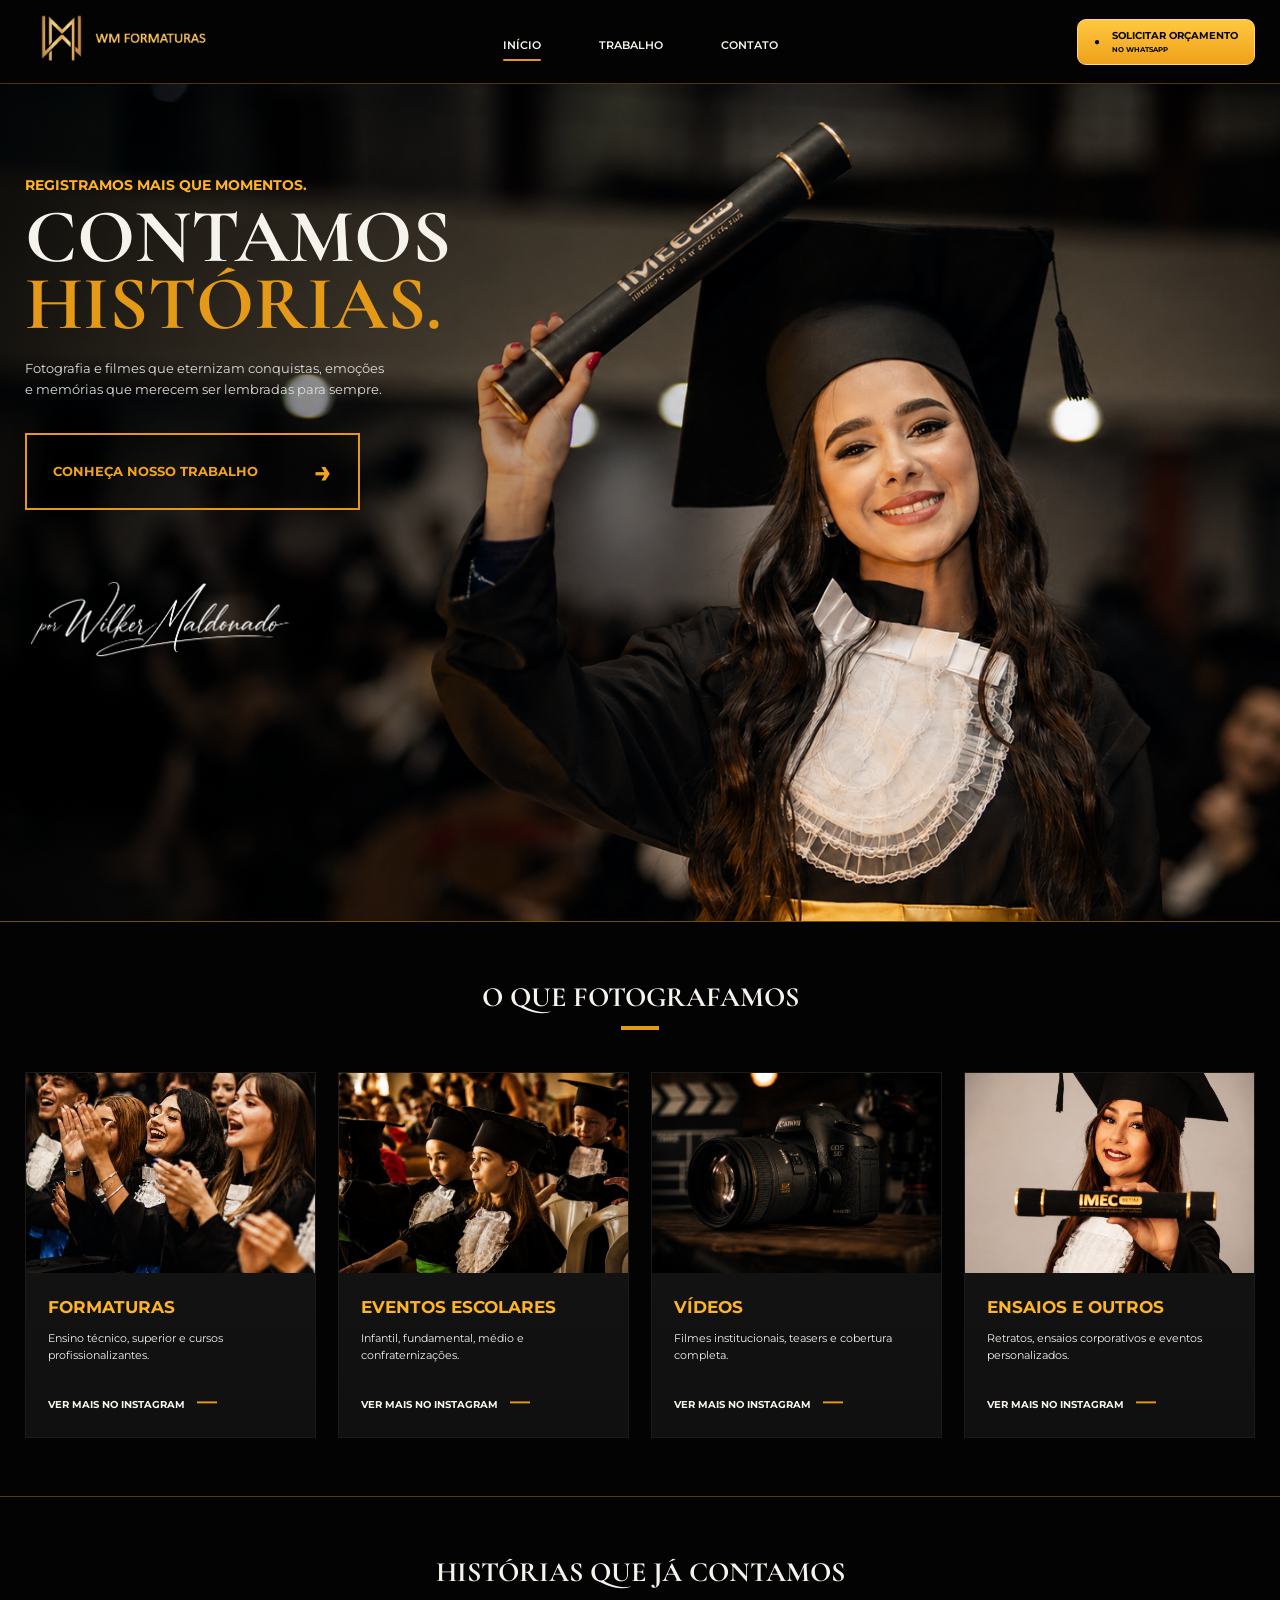
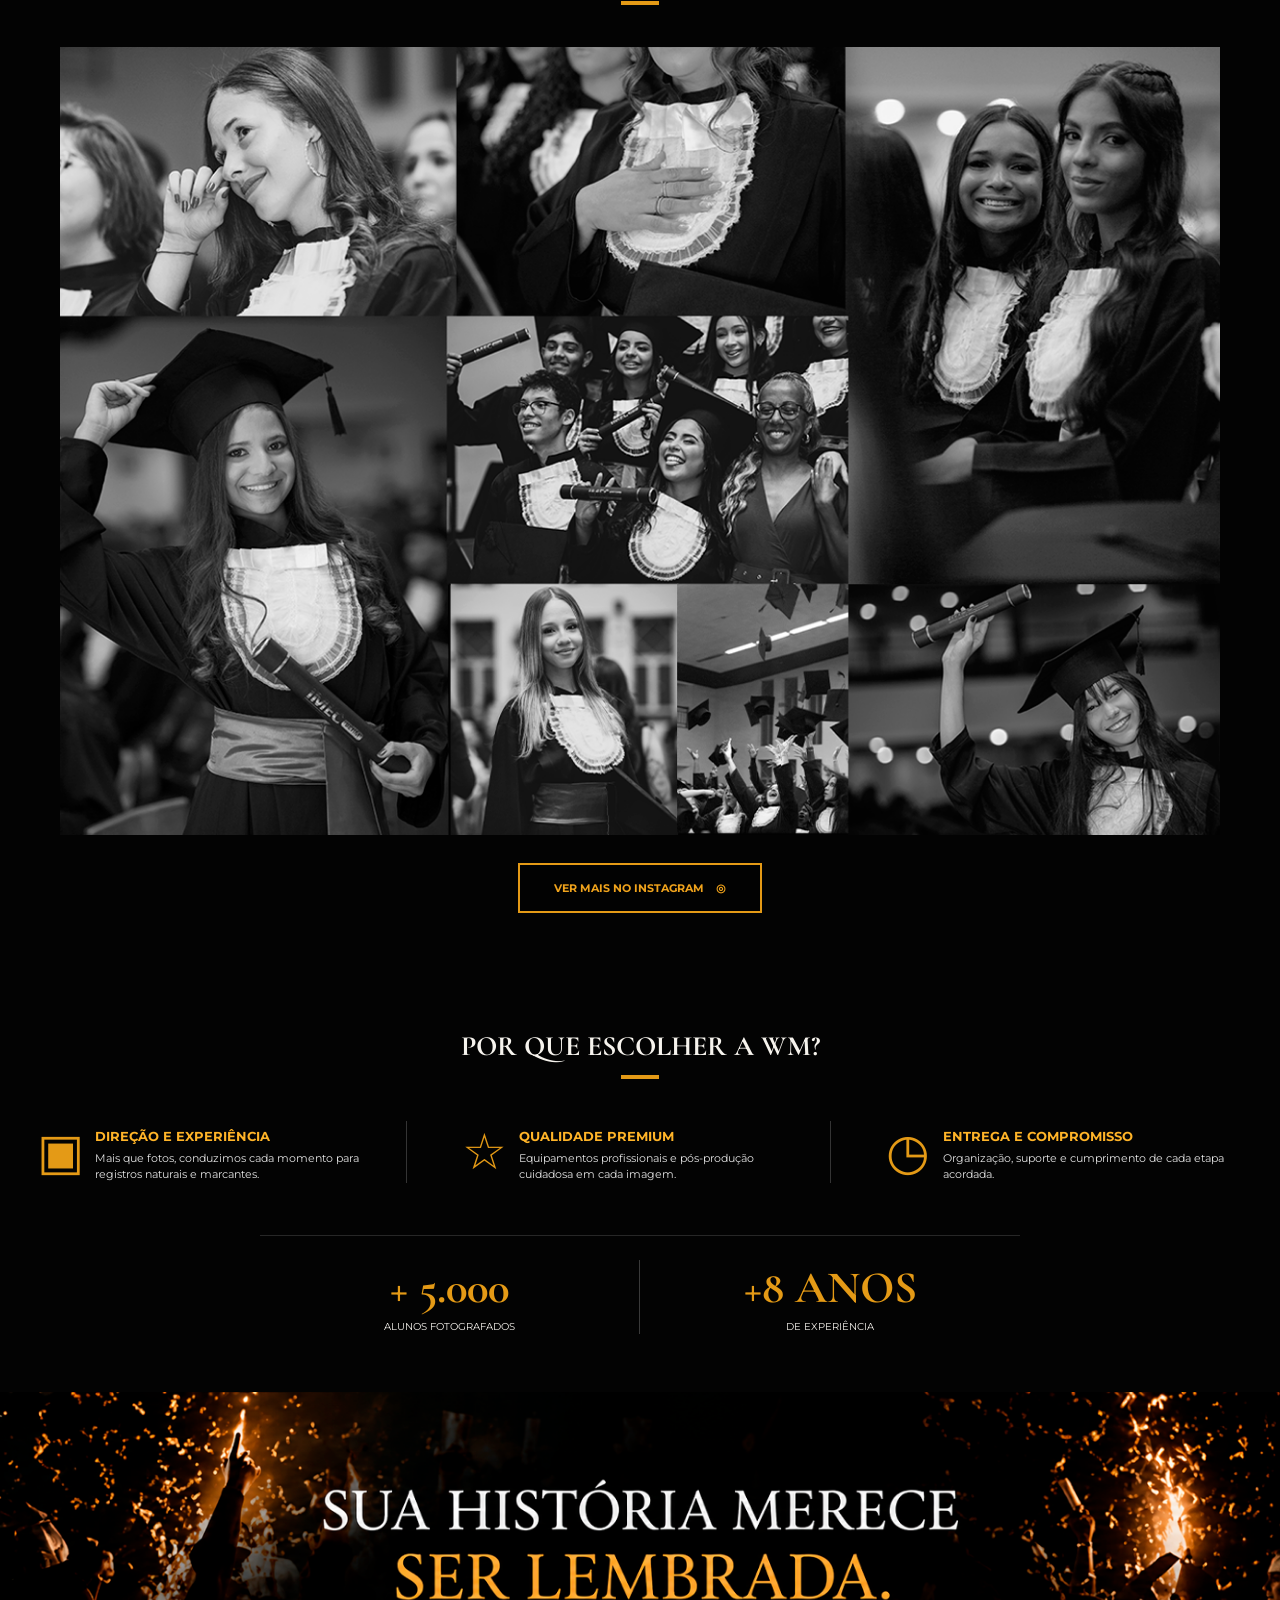
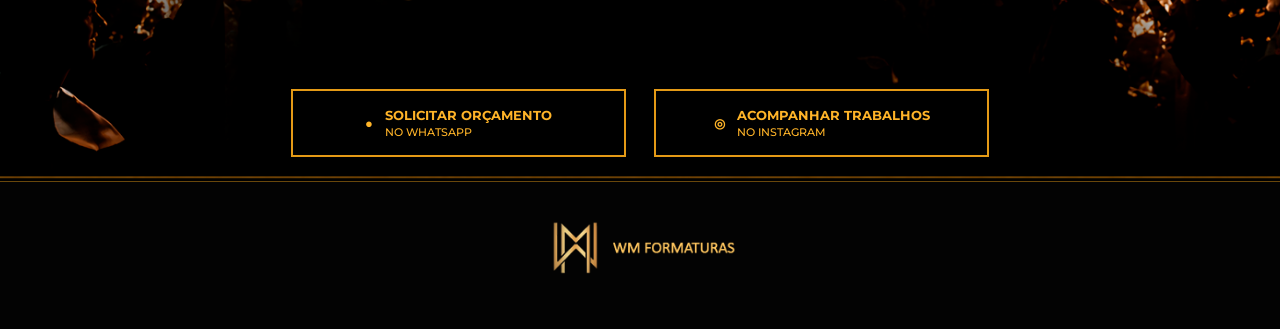
==== index.html @ 70d49f16 "Add files via upload Versão inicial do site WM Formaturas" ====
<!doctype html>
<html lang="pt-BR">
<head>
  <meta charset="utf-8">
  <meta name="viewport" content="width=device-width, initial-scale=1">
  <title>WM Formaturas — Fotografia e Filmes</title>
  <meta name="description" content="Fotografia e filmes para formaturas, eventos escolares, ensaios e momentos que merecem ser lembrados.">
  <meta name="theme-color" content="#050505">
  <link rel="icon" href="assets/logo-wm.png" type="image/png">
  <link rel="preconnect" href="https://fonts.googleapis.com">
  <link rel="preconnect" href="https://fonts.gstatic.com" crossorigin>
  <link href="https://fonts.googleapis.com/css2?family=Cormorant+Garamond:wght@500;600;700&family=Montserrat:wght@400;500;600;700&display=swap" rel="stylesheet">
  <link rel="stylesheet" href="style.css">
</head>
<body>
  <header class="site-header">
    <div class="nav-wrap container">
      <a href="#inicio" class="brand" aria-label="WM Formaturas - início"><img src="assets/logo-wm.png" alt="WM Formaturas"></a>
      <nav class="nav" aria-label="Navegação principal">
        <a class="active" href="#inicio">INÍCIO</a>
        <a href="#trabalho">TRABALHO</a>
        <a href="#contato">CONTATO</a>
      </nav>
      <a class="btn btn-whatsapp btn-small js-whatsapp" href="#contato"><span>●</span><span>SOLICITAR ORÇAMENTO<br><small>NO WHATSAPP</small></span></a>
      <button class="menu-toggle" aria-expanded="false" aria-label="Abrir menu"><span></span><span></span><span></span></button>
    </div>
  </header>

  <main>
    <section class="hero" id="inicio" aria-labelledby="hero-title">
      <div class="hero-bg"></div><div class="hero-overlay"></div>
      <div class="container hero-content"><div class="hero-copy">
        <p class="eyebrow">REGISTRAMOS MAIS QUE MOMENTOS.</p>
        <h1 id="hero-title">CONTAMOS<br><span>HISTÓRIAS.</span></h1>
        <p class="hero-text">Fotografia e filmes que eternizam conquistas, emoções e memórias que merecem ser lembradas para sempre.</p>
        <a href="#trabalho" class="btn btn-outline hero-btn">CONHEÇA NOSSO TRABALHO <span class="arrow">→</span></a>
        <img class="signature" src="assets/assinatura.png" alt="por Wilker Maldonado">
      </div></div>
    </section>

    <section class="services section" id="trabalho"><div class="container">
      <h2 class="section-title">O QUE FOTOGRAFAMOS</h2><div class="gold-rule"></div>
      <div class="service-grid">
        <article class="service-card"><div class="service-image"><img src="assets/card-formaturas.png" alt="Formaturas"></div><div class="service-body"><h3>FORMATURAS</h3><p>Ensino técnico, superior e cursos profissionalizantes.</p><a class="instagram-link js-instagram" href="#">VER MAIS NO INSTAGRAM <span>—</span></a></div></article>
        <article class="service-card"><div class="service-image"><img src="assets/card-escolares.png" alt="Eventos escolares"></div><div class="service-body"><h3>EVENTOS ESCOLARES</h3><p>Infantil, fundamental, médio e confraternizações.</p><a class="instagram-link js-instagram" href="#">VER MAIS NO INSTAGRAM <span>—</span></a></div></article>
        <article class="service-card"><div class="service-image"><img src="assets/card-videos.png" alt="Vídeos"></div><div class="service-body"><h3>VÍDEOS</h3><p>Filmes institucionais, teasers e cobertura completa.</p><a class="instagram-link js-instagram" href="#">VER MAIS NO INSTAGRAM <span>—</span></a></div></article>
        <article class="service-card"><div class="service-image"><img src="assets/card-ensaios.png" alt="Ensaios e outros"></div><div class="service-body"><h3>ENSAIOS E OUTROS</h3><p>Retratos, ensaios corporativos e eventos personalizados.</p><a class="instagram-link js-instagram" href="#">VER MAIS NO INSTAGRAM <span>—</span></a></div></article>
      </div>
    </div></section>

    <section class="portfolio section"><div class="container">
      <h2 class="section-title">HISTÓRIAS QUE JÁ CONTAMOS</h2><div class="gold-rule"></div>
      <div class="mosaic-wrap"><img src="assets/mosaico.png" alt="Seleção de fotografias de formaturas WM" loading="lazy"></div>
      <div class="center"><a class="btn btn-outline js-instagram" href="#">VER MAIS NO INSTAGRAM <span>◎</span></a></div>
    </div></section>

    <section class="reasons section"><div class="container">
      <h2 class="section-title">POR QUE ESCOLHER A WM?</h2><div class="gold-rule"></div>
      <div class="reason-grid">
        <div class="reason"><div class="icon">▣</div><div><h3>DIREÇÃO E EXPERIÊNCIA</h3><p>Mais que fotos, conduzimos cada momento para registros naturais e marcantes.</p></div></div>
        <div class="reason"><div class="icon">☆</div><div><h3>QUALIDADE PREMIUM</h3><p>Equipamentos profissionais e pós-produção cuidadosa em cada imagem.</p></div></div>
        <div class="reason"><div class="icon">◷</div><div><h3>ENTREGA E COMPROMISSO</h3><p>Organização, suporte e cumprimento de cada etapa acordada.</p></div></div>
      </div>
      <div class="stats"><div class="stat"><strong>+ 5.000</strong><span>ALUNOS FOTOGRAFADOS</span></div><div class="stat"><strong>+8 ANOS</strong><span>DE EXPERIÊNCIA</span></div></div>
    </div></section>

    <section class="final-cta" id="contato">
      <div class="final-cta-bg"></div>
      <div class="container final-cta-content">
        <!-- O texto principal já faz parte da imagem BASE CTA FINAL.png. -->
        <div class="final-actions">
          <a class="btn btn-whatsapp btn-large js-whatsapp" href="#"><span>●</span><span>SOLICITAR ORÇAMENTO<br><small>NO WHATSAPP</small></span></a>
          <a class="btn btn-outline btn-large js-instagram" href="#"><span>◎</span><span>ACOMPANHAR TRABALHOS<br><small>NO INSTAGRAM</small></span></a>
        </div>
      </div>
    </section>
  </main>

  <footer class="footer"><div class="container footer-inner"><img src="assets/logo-wm.png" alt="WM Formaturas"></div></footer>
  <script src="script.js"></script>
</body>
</html>
---- style.css ----
:root{--bg:#050505;--gold:#e49a16;--gold2:#ffb428;--white:#f6f3ed;--max:1230px}*{box-sizing:border-box}html{scroll-behavior:smooth;scroll-padding-top:84px;background:var(--bg)}body{margin:0;background:#030303;color:var(--white);font-family:Montserrat,Arial,sans-serif;overflow-x:hidden}a{text-decoration:none;color:inherit}img{max-width:100%;display:block}.container{width:min(var(--max),calc(100% - 48px));margin:auto}.site-header{height:84px;background:#030303;border-bottom:1px solid rgba(228,154,22,.35);position:sticky;top:0;z-index:50}.nav-wrap{height:100%;display:grid;grid-template-columns:1fr auto 1fr;align-items:center;gap:28px}.brand img{width:190px}.nav{display:flex;gap:58px;font-size:11px;font-weight:600;position:relative}.nav a{padding:32px 0 26px;position:relative;z-index:2;transition:color .22s ease}.nav a:hover{color:var(--gold2)}.nav-indicator{position:absolute;bottom:17px;left:0;height:2px;width:0;background:var(--gold);border-radius:2px;transition:left .28s cubic-bezier(.22,.61,.36,1),width .28s cubic-bezier(.22,.61,.36,1),opacity .18s ease;opacity:1;pointer-events:none}.btn{display:inline-flex;align-items:center;justify-content:center;gap:12px;font-weight:700;transition:.25s}.btn-outline{border:2px solid var(--gold);color:#f0a31c;background:rgba(0,0,0,.28)}.btn-outline:hover{background:var(--gold);color:#050505}.btn-whatsapp{background:linear-gradient(#ffc83f,#f0a01b);color:#070707;border:1px solid #ffd76e;border-radius:9px}.btn-small{justify-self:end;padding:9px 16px;font-size:10px}.btn-small small{font-size:7px}.menu-toggle{display:none;background:none;border:0}.hero{height:838px;position:relative;overflow:hidden;border-bottom:1px solid rgba(228,154,22,.5)}.hero-bg{position:absolute;inset:0;background:url('assets/hero.png') center 42%/cover no-repeat}.hero-overlay{position:absolute;inset:0;background:linear-gradient(90deg,rgba(0,0,0,.70),rgba(0,0,0,.33) 33%,transparent 62%)}.hero-content{position:relative;height:100%;padding-top:92px}.hero-copy{width:430px}.eyebrow{font-size:14px;font-weight:700;color:var(--gold2);margin:0 0 10px}.hero h1{font-family:'Cormorant Garamond',serif;font-size:76px;line-height:.88;margin:0 0 20px}.hero h1 span{color:var(--gold)}.hero-text{font-size:13px;line-height:1.65;width:360px;color:#ddd;margin-bottom:32px}.hero-btn{padding:18px 26px;min-width:335px;justify-content:space-between;font-size:13px}.arrow{font-size:30px}.signature{width:270px;margin-top:66px;filter:brightness(1.35) grayscale(1)}.section{padding:58px 0}.section-title{text-align:center;font-family:'Cormorant Garamond',serif;font-size:28px;margin:0}.gold-rule{width:38px;height:4px;background:var(--gold);margin:12px auto 42px}.service-grid{display:grid;grid-template-columns:repeat(4,1fr);gap:22px}.service-card{background:linear-gradient(#151515,#101010);border:1px solid #1b1b1b;overflow:hidden}.service-image{height:200px;overflow:hidden}.service-image img{width:100%;height:100%;object-fit:cover;transition:.4s}.service-card:hover img{transform:scale(1.035)}.service-body{padding:24px 22px}.service-body h3{font-size:17px;color:var(--gold2);margin:0 0 13px}.service-body p{font-size:11px;line-height:1.55;min-height:48px}.instagram-link{font-size:10px;font-weight:700}.instagram-link span{color:var(--gold);font-size:20px;margin-left:9px}.portfolio{border-top:1px solid rgba(228,154,22,.38)}.mosaic-wrap{max-width:1160px;margin:0 auto 28px}.center{text-align:center}.center .btn{padding:16px 34px;font-size:11px}.reason-grid{display:grid;grid-template-columns:repeat(3,1fr);gap:42px;margin-bottom:52px}.reason{display:grid;grid-template-columns:70px 1fr;padding-right:28px;border-right:1px solid #343434}.reason:last-child{border-right:0}.reason h3{color:var(--gold2);font-size:13px;margin:7px 0}.reason p{font-size:11px;line-height:1.45;color:#e3e3e3;margin:0}.icon{font-size:50px;color:var(--gold);text-align:center}.stats{display:grid;grid-template-columns:1fr 1fr;max-width:760px;margin:auto;border-top:1px solid #272727;padding-top:24px}.stat{text-align:center;padding:0 42px}.stat:first-child{border-right:1px solid #393939}.stat strong{display:block;font-family:'Cormorant Garamond',serif;color:var(--gold);font-size:45px}.stat span{font-size:10px}.final-cta{height:390px;position:relative;overflow:hidden;border-bottom:1px solid rgba(228,154,22,.45)}.final-cta-bg{position:absolute;inset:0;background:url('assets/cta-bg.png') center/cover no-repeat}.final-cta-content{position:relative;z-index:2;height:100%;display:flex;align-items:flex-end;justify-content:center;padding-bottom:24px}.final-actions{display:flex;gap:28px}.btn-large{min-width:335px;padding:16px 24px;font-size:13px}.btn-large small{font-size:11px;font-weight:500}.footer{background:#030303;padding:34px 0 42px}.footer-inner{display:flex;justify-content:center}.footer img{width:210px}@media(max-width:1050px){.nav{gap:28px}.service-grid{grid-template-columns:repeat(2,1fr)}.hero{height:700px}.hero h1{font-size:62px}}@media(max-width:760px){html{scroll-padding-top:68px}.site-header{height:68px}.nav-wrap{grid-template-columns:1fr auto}.brand img{width:150px}.btn-small{display:none}.nav{position:absolute;top:68px;left:0;right:0;background:#070707;display:none;flex-direction:column;gap:0;padding:18px}.nav.open{display:flex}.nav a{padding:13px}.nav-indicator{display:none}.menu-toggle{display:block}.menu-toggle span{display:block;width:30px;height:2px;background:var(--gold);margin:6px}.hero{height:690px}.hero-bg{background-position:63% center}.hero-overlay{background:linear-gradient(180deg,rgba(0,0,0,.2),rgba(0,0,0,.15) 42%,rgba(0,0,0,.9) 76%)}.hero-content{display:flex;align-items:flex-end;padding-bottom:42px}.hero-copy{width:100%}.hero h1{font-size:51px}.hero-text{width:100%;max-width:340px}.hero-btn{min-width:0;width:100%;max-width:340px}.signature{width:190px;margin-top:24px}.service-grid{grid-template-columns:1fr}.service-image{height:220px}.reason-grid{grid-template-columns:1fr}.reason{border-right:0;border-bottom:1px solid #292929;padding-bottom:24px}.stats{grid-template-columns:1fr 1fr}.stat{padding:0 10px}.stat strong{font-size:32px}.final-cta{height:440px}.final-cta-content{padding-bottom:20px}.final-actions{flex-direction:column;width:100%;max-width:360px;gap:12px}.btn-large{min-width:0;width:100%}}
/* V4 — CTA final: ambos os botões seguem a estética do botão "Conheça nosso trabalho" */
.final-actions .btn-large,
.final-actions .btn-whatsapp,
.final-actions .btn-outline{
  background:rgba(0,0,0,.72);
  color:var(--gold2);
  border:2px solid var(--gold);
  border-radius:0;
  box-shadow:none;
}
.final-actions .btn-large:hover,
.final-actions .btn-whatsapp:hover,
.final-actions .btn-outline:hover{
  background:var(--gold);
  color:#050505;
  border-color:var(--gold);
  box-shadow:0 0 26px rgba(228,154,22,.22);
}
.final-actions .btn-large small{color:inherit}
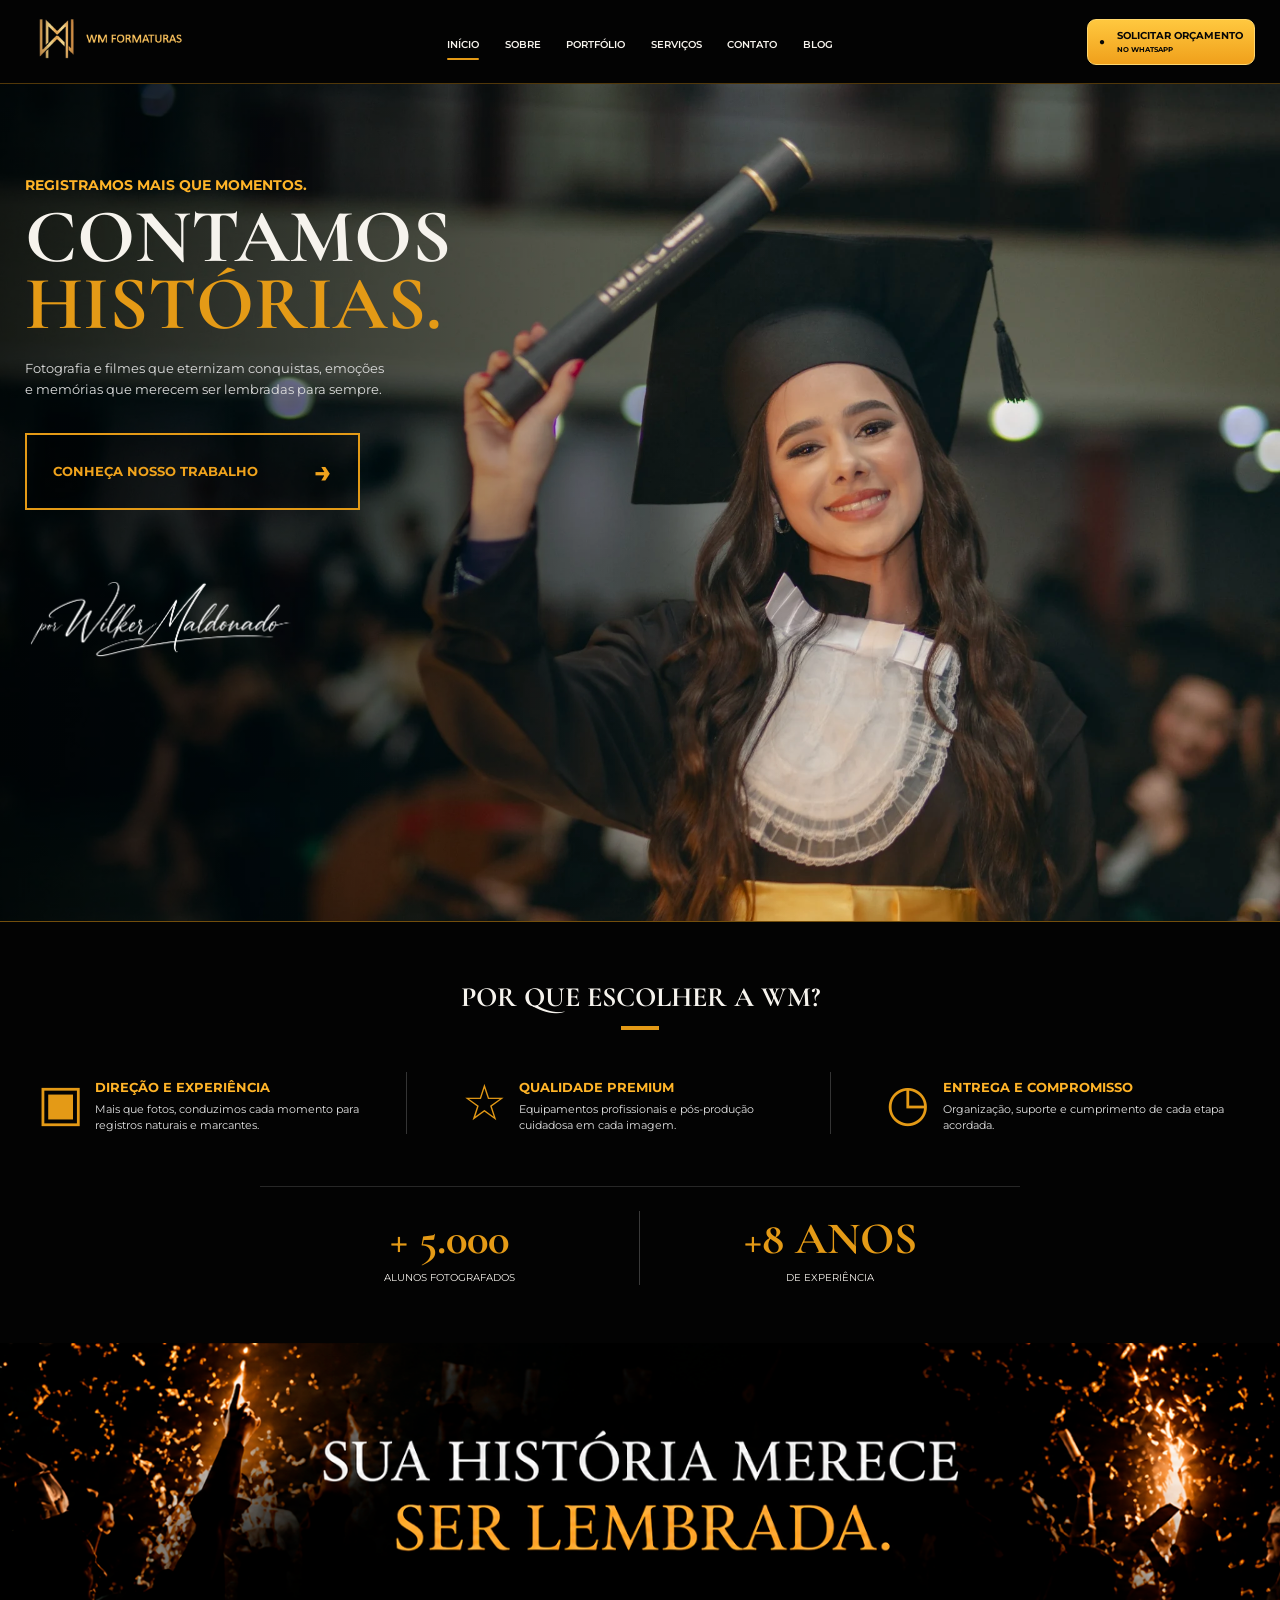
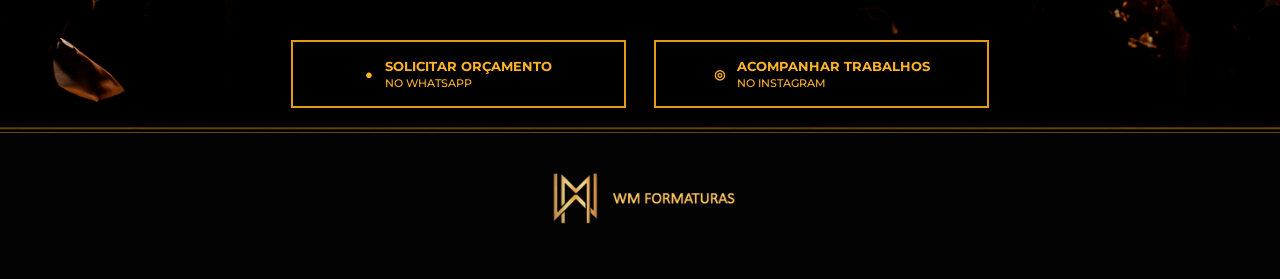
==== commit 15f4c95b: "Add files via upload" ====
--- a/index.html
+++ b/index.html
@@ -1,60 +1,17 @@
-<!doctype html>
-<html lang="pt-BR">
-<head>
-  <meta charset="utf-8">
-  <meta name="viewport" content="width=device-width, initial-scale=1">
-  <title>WM Formaturas — Fotografia e Filmes</title>
-  <meta name="description" content="Fotografia e filmes para formaturas, eventos escolares, ensaios e momentos que merecem ser lembrados.">
-  <meta name="theme-color" content="#050505">
-  <link rel="icon" href="assets/logo-wm.png" type="image/png">
-  <link rel="preconnect" href="https://fonts.googleapis.com">
-  <link rel="preconnect" href="https://fonts.gstatic.com" crossorigin>
-  <link href="https://fonts.googleapis.com/css2?family=Cormorant+Garamond:wght@500;600;700&family=Montserrat:wght@400;500;600;700&display=swap" rel="stylesheet">
-  <link rel="stylesheet" href="style.css">
-</head>
-<body>
-  <header class="site-header">
-    <div class="nav-wrap container">
-      <a href="#inicio" class="brand" aria-label="WM Formaturas - início"><img src="assets/logo-wm.png" alt="WM Formaturas"></a>
-      <nav class="nav" aria-label="Navegação principal">
-        <a class="active" href="#inicio">INÍCIO</a>
-        <a href="#trabalho">TRABALHO</a>
-        <a href="#contato">CONTATO</a>
-      </nav>
-      <a class="btn btn-whatsapp btn-small js-whatsapp" href="#contato"><span>●</span><span>SOLICITAR ORÇAMENTO<br><small>NO WHATSAPP</small></span></a>
-      <button class="menu-toggle" aria-expanded="false" aria-label="Abrir menu"><span></span><span></span><span></span></button>
-    </div>
-  </header>
-
-  <main>
+<!doctype html><html lang="pt-BR"><head><meta charset="utf-8"><meta name="viewport" content="width=device-width,initial-scale=1"><title>Fotografia e filmes de formaturas | WM Formaturas</title><meta name="description" content="Fotografia e filmes de formaturas e eventos escolares em Betim, Belo Horizonte e região."><meta name="theme-color" content="#050505"><link rel="icon" href="assets/logo-wm.png"><link rel="preconnect" href="https://fonts.googleapis.com"><link rel="preconnect" href="https://fonts.gstatic.com" crossorigin><link href="https://fonts.googleapis.com/css2?family=Cormorant+Garamond:wght@500;600;700&family=Montserrat:wght@400;500;600;700&display=swap" rel="stylesheet"><link rel="stylesheet" href="style.css"><link rel="stylesheet" href="site-extra.css"></head><body><header class="site-header"><div class="nav-wrap container"><a class="brand" href="index.html" aria-label="WM Formaturas — início"><img src="assets/logo-wm.png" alt="WM Formaturas"></a><nav class="nav" aria-label="Navegação principal"><a class="active" href="index.html">INÍCIO</a><a class="" href="sobre.html">SOBRE</a><a class="" href="portfolio.html">PORTFÓLIO</a><a class="" href="servicos.html">SERVIÇOS</a><a class="" href="contato.html">CONTATO</a><a class="" href="blog.html">BLOG</a></nav><a class="btn btn-whatsapp btn-small js-whatsapp" href="#"><span>●</span><span>SOLICITAR ORÇAMENTO<br><small>NO WHATSAPP</small></span></a><button class="menu-toggle" aria-expanded="false" aria-label="Abrir menu"><span></span><span></span><span></span></button></div></header><main>
     <section class="hero" id="inicio" aria-labelledby="hero-title">
       <div class="hero-bg"></div><div class="hero-overlay"></div>
       <div class="container hero-content"><div class="hero-copy">
         <p class="eyebrow">REGISTRAMOS MAIS QUE MOMENTOS.</p>
         <h1 id="hero-title">CONTAMOS<br><span>HISTÓRIAS.</span></h1>
         <p class="hero-text">Fotografia e filmes que eternizam conquistas, emoções e memórias que merecem ser lembradas para sempre.</p>
-        <a href="#trabalho" class="btn btn-outline hero-btn">CONHEÇA NOSSO TRABALHO <span class="arrow">→</span></a>
+        <a href="portfolio.html" class="btn btn-outline hero-btn">CONHEÇA NOSSO TRABALHO <span class="arrow">→</span></a>
         <img class="signature" src="assets/assinatura.png" alt="por Wilker Maldonado">
       </div></div>
     </section>
 
-    <section class="services section" id="trabalho"><div class="container">
-      <h2 class="section-title">O QUE FOTOGRAFAMOS</h2><div class="gold-rule"></div>
-      <div class="service-grid">
-        <article class="service-card"><div class="service-image"><img src="assets/card-formaturas.png" alt="Formaturas"></div><div class="service-body"><h3>FORMATURAS</h3><p>Ensino técnico, superior e cursos profissionalizantes.</p><a class="instagram-link js-instagram" href="#">VER MAIS NO INSTAGRAM <span>—</span></a></div></article>
-        <article class="service-card"><div class="service-image"><img src="assets/card-escolares.png" alt="Eventos escolares"></div><div class="service-body"><h3>EVENTOS ESCOLARES</h3><p>Infantil, fundamental, médio e confraternizações.</p><a class="instagram-link js-instagram" href="#">VER MAIS NO INSTAGRAM <span>—</span></a></div></article>
-        <article class="service-card"><div class="service-image"><img src="assets/card-videos.png" alt="Vídeos"></div><div class="service-body"><h3>VÍDEOS</h3><p>Filmes institucionais, teasers e cobertura completa.</p><a class="instagram-link js-instagram" href="#">VER MAIS NO INSTAGRAM <span>—</span></a></div></article>
-        <article class="service-card"><div class="service-image"><img src="assets/card-ensaios.png" alt="Ensaios e outros"></div><div class="service-body"><h3>ENSAIOS E OUTROS</h3><p>Retratos, ensaios corporativos e eventos personalizados.</p><a class="instagram-link js-instagram" href="#">VER MAIS NO INSTAGRAM <span>—</span></a></div></article>
-      </div>
-    </div></section>
 
-    <section class="portfolio section"><div class="container">
-      <h2 class="section-title">HISTÓRIAS QUE JÁ CONTAMOS</h2><div class="gold-rule"></div>
-      <div class="mosaic-wrap"><img src="assets/mosaico.png" alt="Seleção de fotografias de formaturas WM" loading="lazy"></div>
-      <div class="center"><a class="btn btn-outline js-instagram" href="#">VER MAIS NO INSTAGRAM <span>◎</span></a></div>
-    </div></section>
-
-    <section class="reasons section"><div class="container">
+<section class="reasons section"><div class="container">
       <h2 class="section-title">POR QUE ESCOLHER A WM?</h2><div class="gold-rule"></div>
       <div class="reason-grid">
         <div class="reason"><div class="icon">▣</div><div><h3>DIREÇÃO E EXPERIÊNCIA</h3><p>Mais que fotos, conduzimos cada momento para registros naturais e marcantes.</p></div></div>
@@ -74,9 +31,4 @@
         </div>
       </div>
     </section>
-  </main>
-
-  <footer class="footer"><div class="container footer-inner"><img src="assets/logo-wm.png" alt="WM Formaturas"></div></footer>
-  <script src="script.js"></script>
-</body>
-</html>
+  </main><footer class="footer"><div class="container footer-inner"><img src="assets/logo-wm.png" alt="WM Formaturas"></div></footer><script src="site.js"></script></body></html>
--- a/style.css
+++ b/style.css
@@ -18,3 +18,248 @@
   box-shadow:0 0 26px rgba(228,154,22,.22);
 }
 .final-actions .btn-large small{color:inherit}
+
+/* V5 — correções EXCLUSIVAMENTE MOBILE: Hero + CTA final */
+@media (max-width:760px){
+  /* HERO: preserva a foto original, desloca o rosto para a borda direita
+     e posiciona todo o conteúdo no topo/esquerda. */
+  .hero{
+    height:690px;
+  }
+  .hero-bg{
+    background-size:cover;
+    background-position:53% center;
+  }
+  .hero-overlay{
+    background:
+      linear-gradient(90deg,rgba(0,0,0,.74) 0%,rgba(0,0,0,.56) 48%,rgba(0,0,0,.12) 78%,rgba(0,0,0,.02) 100%),
+      linear-gradient(180deg,rgba(0,0,0,.34) 0%,rgba(0,0,0,.08) 56%,rgba(0,0,0,.50) 100%);
+  }
+  .hero-content{
+    display:block;
+    height:100%;
+    padding-top:36px;
+    padding-bottom:0;
+  }
+  .hero-copy{
+    width:100%;
+    max-width:350px;
+  }
+  .eyebrow{
+    font-size:10px;
+    line-height:1.25;
+    max-width:300px;
+    margin-bottom:8px;
+  }
+  .hero h1{
+    font-size:47px;
+    line-height:.90;
+    margin-bottom:16px;
+  }
+  .hero-text{
+    width:100%;
+    max-width:310px;
+    font-size:11px;
+    line-height:1.55;
+    margin-bottom:22px;
+  }
+  .hero-btn{
+    width:100%;
+    max-width:315px;
+    padding:14px 17px;
+    font-size:11px;
+  }
+  .signature{
+    width:180px;
+    margin-top:22px;
+  }
+
+  /* CTA: a arte contém o título. No mobile ela deixa de usar cover.
+     Reservamos uma faixa proporcional para a arte inteira e colocamos
+     os botões em uma área preta logo abaixo, sem cobrir o texto. */
+  .final-cta{
+    height:auto;
+    min-height:0;
+    padding-top:clamp(185px,48vw,300px);
+    background:#030303;
+    overflow:hidden;
+  }
+  .final-cta-bg{
+    background-color:#030303;
+    background-size:auto clamp(185px,48vw,300px);
+    background-position:center top;
+    background-repeat:no-repeat;
+  }
+  .final-cta-content{
+    height:auto;
+    display:block;
+    padding-top:22px;
+    padding-bottom:28px;
+  }
+  .final-actions{
+    flex-direction:column;
+    width:100%;
+    max-width:360px;
+    gap:12px;
+    margin:0 auto;
+  }
+  .btn-large{
+    min-width:0;
+    width:100%;
+  }
+}
+
+/* V6 — HERO MOBILE com fotografia vertical exclusiva.
+   Desktop permanece exatamente como na versão anterior. */
+@media (max-width:760px){
+  .hero{
+    height:900px;
+    min-height:900px;
+  }
+  .hero-bg{
+    background-image:url('assets/hero-mobile.jpg');
+    background-size:cover;
+    background-position:center top;
+    background-repeat:no-repeat;
+  }
+  .hero-overlay{
+    background:linear-gradient(
+      180deg,
+      rgba(0,0,0,.05) 0%,
+      rgba(0,0,0,.02) 45%,
+      rgba(0,0,0,.22) 58%,
+      rgba(0,0,0,.78) 72%,
+      rgba(0,0,0,.94) 100%
+    );
+  }
+  .hero-content{
+    height:100%;
+    display:flex;
+    align-items:flex-end;
+    padding-top:0;
+    padding-bottom:26px;
+  }
+  .hero-copy{
+    width:100%;
+    max-width:none;
+  }
+  .eyebrow{
+    font-size:9px;
+    line-height:1.2;
+    max-width:300px;
+    margin-bottom:6px;
+  }
+  .hero h1{
+    font-size:41px;
+    line-height:.88;
+    margin-bottom:10px;
+  }
+  .hero-text{
+    width:100%;
+    max-width:330px;
+    font-size:10px;
+    line-height:1.42;
+    margin-bottom:14px;
+  }
+  .hero-btn{
+    width:100%;
+    max-width:330px;
+    padding:12px 15px;
+    font-size:10px;
+  }
+  .signature{
+    width:150px;
+    margin-top:13px;
+  }
+}
+
+@media (max-width:390px){
+  .hero{
+    height:860px;
+    min-height:860px;
+  }
+  .hero h1{font-size:38px}
+  .hero-text{max-width:310px}
+  .hero-btn{max-width:310px}
+  .signature{width:140px}
+}
+
+/* V8 — ajuste final do HERO exclusivamente no MOBILE.
+   Objetivo: mostrar a composição principal + texto já na primeira tela,
+   sem ampliar excessivamente a fotografia e sem alterar o desktop. */
+@media (max-width:760px){
+  .hero{
+    height:calc(100vh - 68px);
+    height:calc(100svh - 68px);
+    min-height:0;
+    background:#030303;
+  }
+  .hero-bg{
+    background-image:url('assets/hero-mobile.png');
+    background-size:cover;
+    background-position:center top;
+    background-repeat:no-repeat;
+    background-color:#030303;
+  }
+  .hero-overlay{
+    background:linear-gradient(
+      180deg,
+      rgba(0,0,0,0) 0%,
+      rgba(0,0,0,0) 48%,
+      rgba(0,0,0,.12) 58%,
+      rgba(0,0,0,.70) 72%,
+      rgba(0,0,0,.96) 100%
+    );
+  }
+  .hero-content{
+    height:100%;
+    display:flex;
+    align-items:flex-end;
+    padding-top:0;
+    padding-bottom:12px;
+  }
+  .hero-copy{
+    width:100%;
+    max-width:none;
+  }
+  .eyebrow{
+    font-size:8.5px;
+    line-height:1.15;
+    margin-bottom:5px;
+  }
+  .hero h1{
+    font-size:35px;
+    line-height:.86;
+    margin-bottom:8px;
+  }
+  .hero-text{
+    max-width:320px;
+    font-size:9px;
+    line-height:1.35;
+    margin-bottom:10px;
+  }
+  .hero-btn{
+    max-width:310px;
+    padding:10px 14px;
+    font-size:9px;
+  }
+  .hero-btn .arrow{
+    font-size:22px;
+  }
+  .signature{
+    width:118px;
+    margin-top:8px;
+  }
+}
+
+@media (max-width:390px){
+  .hero{
+    height:calc(100vh - 68px);
+    height:calc(100svh - 68px);
+    min-height:0;
+  }
+  .hero h1{font-size:32px}
+  .hero-text{max-width:295px;font-size:8.5px}
+  .hero-btn{max-width:295px;padding:9px 13px}
+  .signature{width:108px;margin-top:7px}
+}
--- a/site-extra.css
+++ b/site-extra.css
@@ -0,0 +1,89 @@
+
+/* WM — Protótipo multipáginas; mantém a linguagem original */
+.nav{gap:clamp(12px,2vw,27px)}.nav a{font-size:10px;white-space:nowrap}.nav-wrap{gap:16px}.brand img{width:165px}.site-header .btn-small{padding:9px 11px}
+.inner-hero{padding:105px 0 90px;background:linear-gradient(115deg,rgba(0,0,0,.95),rgba(0,0,0,.55)),url('assets/hero.png') center 35%/cover;border-bottom:1px solid #63420c}.inner-hero .container{max-width:1100px}.page-kicker{color:var(--gold2);font-size:11px;font-weight:700;letter-spacing:.21em}.inner-hero h1{font:700 clamp(48px,7vw,90px)/.95 'Cormorant Garamond',serif;margin:12px 0 20px}.inner-hero p:last-child{max-width:590px;font-size:14px;line-height:1.85;color:#dedede}.inner-section{padding:80px 0}.inner-section.soft{background:#0e0d0b}.inner-section h2,.inner-cta h2{font:600 clamp(31px,4vw,54px)/1.04 'Cormorant Garamond',serif}.inner-section p{line-height:1.85;color:#d5d2cc;font-size:13px}.split{display:grid;grid-template-columns:1.15fr 1fr;gap:65px;align-items:center}.split>img{width:100%;height:460px;object-fit:cover}.text-link{display:inline-block;color:var(--gold2);font-size:12px;font-weight:700;margin-top:18px}.center-title{text-align:center;margin:0 0 40px}.feature-grid{display:grid;grid-template-columns:repeat(3,1fr);gap:24px}.feature-grid article{padding:30px;border:1px solid #46300c;background:#090909}.feature-grid span{color:var(--gold);font:700 35px 'Cormorant Garamond',serif}.feature-grid h3{color:var(--gold2);font-size:14px}.inner-cta{text-align:center;padding:80px 0;background:linear-gradient(#111,#050505);border-top:1px solid #30210b}.inner-cta .btn{padding:16px 28px;margin-top:15px;font-size:12px}.filter-row{display:flex;gap:12px;flex-wrap:wrap;margin-bottom:26px}.filter{background:#0d0d0d;border:1px solid #403017;color:#ccc;padding:12px 18px;cursor:pointer;font:600 10px Montserrat,sans-serif}.filter.active,.filter:hover{background:var(--gold);color:#090909}.gallery-grid{display:grid;grid-template-columns:repeat(3,1fr);gap:16px}.gallery-item{padding:0;border:1px solid #34240b;background:#111;color:white;cursor:pointer;text-align:left;overflow:hidden}.gallery-item img{width:100%;height:265px;object-fit:cover;transition:transform .25s}.gallery-item:hover img{transform:scale(1.045)}.gallery-item span{display:flex;justify-content:space-between;padding:15px;font:600 11px Montserrat,sans-serif}.gallery-item b{color:var(--gold)}.prototype-note{font-size:11px!important;color:#999!important;margin-top:20px}.lightbox[hidden],.video-player[hidden]{display:none}.lightbox{position:fixed;inset:0;z-index:100;background:rgba(0,0,0,.97);display:flex;align-items:center;justify-content:center}.lightbox figure{width:min(82vw,1100px);margin:0;text-align:center}.lightbox figure img{max-width:100%;max-height:78vh;margin:auto;object-fit:contain}.lightbox figcaption{padding:15px;color:#ddd;font-size:12px}.lightbox button{background:transparent;border:0;color:white;cursor:pointer;font-size:55px;padding:10px}.lightbox-close{position:absolute;right:25px;top:15px}.lightbox-prev{position:absolute;left:12px}.lightbox-next{position:absolute;right:12px}.video-demo{display:grid;grid-template-columns:1fr 1fr;background:#111;border:1px solid #392b15}.video-poster{position:relative;min-height:380px}.video-poster img{width:100%;height:100%;object-fit:cover}.poster-mark{position:absolute;bottom:20px;left:25px;font:600 28px 'Cormorant Garamond',serif;text-shadow:0 2px 8px black}.poster-mark span{display:block;font:600 11px Montserrat,sans-serif;color:var(--gold2);letter-spacing:.2em}.video-info{padding:45px}.video-info label{display:block;font-size:10px;font-weight:700;color:var(--gold);margin:24px 0 9px}.video-form{display:flex;gap:8px}.video-form input{min-width:0;flex:1;padding:12px;background:#070707;color:white;border:1px solid #765319;font:11px Montserrat,sans-serif}.video-form button{border:0;background:var(--gold);font:700 10px Montserrat,sans-serif;cursor:pointer;padding:10px}.video-feedback{font-size:10px!important}.video-player{margin-top:35px;text-align:center}.player-wrap{aspect-ratio:16/9;max-width:900px;margin:auto}.player-wrap iframe{width:100%;height:100%;border:0}.about-signature{max-width:210px;margin-top:30px}.contact-grid{display:grid;grid-template-columns:1fr 1fr;gap:70px}.contact-button{padding:18px 24px;margin:25px 0 10px;font-size:12px}.contact-grid .text-link{display:block}.contact-panel{background:#10100f;border:1px solid #4e350f;padding:35px}.contact-panel h3{color:var(--gold);font-size:15px}.contact-panel li{font-size:12px;margin:14px 0;color:#dedede}.site-header{z-index:60}
+@media(max-width:1100px){.nav{gap:12px}.nav a{font-size:9px}.brand img{width:135px}.site-header .btn-small{font-size:8px}}
+@media(max-width:760px){.nav{gap:0}.nav a{font-size:12px}.brand img{width:150px}.inner-hero{padding:75px 0 65px}.inner-section{padding:50px 0}.split,.video-demo,.contact-grid{grid-template-columns:1fr;gap:30px}.split>img{height:300px}.feature-grid,.gallery-grid{grid-template-columns:1fr}.gallery-item img{height:290px}.video-poster{min-height:260px}.video-info{padding:25px}.lightbox figure{width:80vw}.lightbox button{font-size:38px}.lightbox-close{right:8px;top:8px}.inner-cta{padding:55px 0}}
+
+/* Protótipo desktop: carrossel amplo, sem alterar as regras mobile existentes */
+.wm-carousel{max-width:1140px;margin:0 auto 30px}.wm-carousel-stage{position:relative}.wm-carousel .gallery-grid{display:block!important}.wm-carousel .gallery-item{width:100%;height:min(64vw,650px);min-height:420px;display:block;position:relative;overflow:hidden;border:1px solid rgba(215,159,61,.24);background:#0a0a0a;cursor:zoom-in;padding:0}.wm-carousel .gallery-item[hidden]{display:none!important}.wm-carousel .gallery-item img{width:100%;height:100%;object-fit:contain;background:#090909}.wm-carousel .gallery-item span{position:absolute;bottom:0;left:0;right:0;padding:24px 30px;background:linear-gradient(transparent,rgba(0,0,0,.8));color:#fff;text-align:left}.wm-car-prev,.wm-car-next{position:absolute;top:50%;transform:translateY(-50%);background:rgba(0,0,0,.75);border:1px solid #bc8a38;color:#e7ba6d;font-size:38px;width:50px;height:62px;cursor:pointer;z-index:2}.wm-car-prev{left:12px}.wm-car-next{right:12px}.wm-dots{display:flex;justify-content:center;gap:12px;margin:22px 0 8px}.wm-dot{height:10px;width:10px;border-radius:50%;border:1px solid #b78a48;background:transparent;cursor:pointer;padding:0}.wm-dot.selected{background:#d9a34d}.wm-carousel .gallery-item:focus-visible,.wm-dot:focus-visible,.wm-car-prev:focus-visible,.wm-car-next:focus-visible{outline:2px solid #f4ce88;outline-offset:3px}@media(max-width:760px){.wm-carousel .gallery-item{height:58vw;min-height:260px}.wm-car-prev,.wm-car-next{width:36px;height:46px;font-size:30px}}
+
+/* Galeria autoral — versão de revisão desktop */
+@media(min-width:761px){.hero-bg{background-image:url('fotos/wm-formatura-01.webp')!important;background-position:center 43%!important}.inner-hero{background-image:linear-gradient(115deg,rgba(0,0,0,.94),rgba(0,0,0,.56)),url('fotos/wm-formatura-01.webp')!important}}
+.wm-home-gallery{padding:35px 0 45px;border-bottom:1px solid #33240f}.wm-home-gallery-head{display:flex;justify-content:space-between;gap:16px;margin-bottom:20px;align-items:center;font-size:10px;font-weight:700;letter-spacing:.12em;color:#c8a66c}.wm-home-gallery-head a{color:#eab24c}.wm-home-gallery-grid{display:grid;grid-template-columns:repeat(6,1fr);gap:9px}.wm-home-gallery-grid a{height:175px;overflow:hidden;background:#161616}.wm-home-gallery-grid img{width:100%;height:100%;object-fit:cover;transition:transform .25s}.wm-home-gallery-grid a:hover img{transform:scale(1.04)}.wm-dots{max-width:900px;margin-inline:auto;flex-wrap:wrap;gap:9px}.wm-dot{width:8px;height:8px;flex:none}@media(max-width:760px){.wm-home-gallery-grid{grid-template-columns:repeat(3,1fr)}.wm-home-gallery-grid a{height:135px}.wm-home-gallery-head{font-size:9px}.wm-carousel .gallery-item{min-height:320px}}
+
+.wm-services-grid{display:grid;grid-template-columns:repeat(2,1fr);gap:24px}.wm-services-grid article{background:#101010;border:1px solid #392b15;padding-bottom:24px}.wm-services-grid img{width:100%;height:310px;object-fit:cover}.wm-services-grid h3{font:600 25px 'Cormorant Garamond',serif;color:#e9b45a;margin:18px 24px 8px}.wm-services-grid p{margin:0 24px}@media(max-width:760px){.wm-services-grid{grid-template-columns:1fr}.wm-services-grid img{height:230px}}
+
+/* Revisão 14/10 — alterações visuais desktop */
+@media(min-width:761px){.hero-bg{background-image:url('assets/hero-original-wm.webp')!important;background-position:center 42%!important}.wm-carousel{max-width:none;width:100%;margin:0 auto 25px}.wm-carousel .gallery-item{height:min(76vh,880px);min-height:590px;border:0}.wm-carousel .gallery-item img{object-fit:contain}.wm-carousel-stage{width:100%}.wm-carousel .gallery-item span{font-size:10px}.wm-carousel .wm-car-prev{left:6px}.wm-carousel .wm-car-next{right:6px}.wm-carousel .wm-dots{margin-top:15px}.wm-portfolio-full{padding:18px 16px 45px!important}.wm-portfolio-full .container{max-width:none;width:100%}.wm-portfolio-full .wm-carousel{max-width:none}}
+.wm-email-wrap{padding-top:55px;padding-bottom:75px;display:grid;grid-template-columns:1fr 1.15fr;gap:70px;border-top:1px solid #3c2a13}.wm-email-heading h2{font:600 clamp(32px,4vw,54px)/1.1 'Cormorant Garamond',serif}.wm-email-heading p{font-size:13px;line-height:1.8;color:#cfc9be}.wm-email-form{display:grid;gap:18px}.wm-email-form label{font-size:11px;font-weight:600;letter-spacing:.04em;color:#d7bd91}.wm-email-form input,.wm-email-form textarea{display:block;width:100%;margin-top:9px;padding:14px 16px;background:#111;color:#fff;border:1px solid #6c4b20;border-radius:2px;font:13px Montserrat,sans-serif}.wm-email-form button{cursor:pointer;padding:15px 25px}.wm-email-note{font-size:10px;color:#aaa}.wm-blog-intro{padding-top:85px;padding-bottom:50px}.wm-blog-intro h1{font:600 clamp(50px,7vw,95px)/1 'Cormorant Garamond',serif;margin:10px 0}.wm-blog-intro>p:last-child{font-size:13px;color:#ccc;max-width:600px;line-height:1.8}.wm-blog-grid{display:grid;grid-template-columns:repeat(3,1fr);gap:22px;padding-bottom:90px}.wm-blog-card{border:1px solid #473315;background:#0c0c0c}.wm-blog-card>img{width:100%;height:240px;object-fit:cover}.wm-blog-card>div{padding:27px}.wm-blog-card small,.wm-blog-card span{font-size:9px;letter-spacing:.12em;color:#d5a456}.wm-blog-card h2{font:600 30px/1.05 'Cormorant Garamond',serif}.wm-blog-card p{font-size:12px;line-height:1.8;color:#ccc}.wm-blog-card span{display:block;margin-top:22px}@media(max-width:760px){.wm-email-wrap,.wm-blog-grid{grid-template-columns:1fr;gap:25px}.wm-blog-intro{padding-top:55px}.wm-blog-grid{padding-bottom:50px}}
+
+/* Revisão 14/10 — mosaico editorial e páginas internas */
+.wm-about-title{font:600 clamp(27px,3vw,42px)/1.14 'Cormorant Garamond',serif!important;letter-spacing:.012em;margin:12px 0 22px}
+.wm-mosaic{display:grid;grid-template-columns:repeat(4,minmax(0,1fr));grid-auto-flow:dense;grid-auto-rows:145px;gap:9px;width:100%;max-width:1800px;margin:auto}
+.wm-mosaic .wm-mosaic-item{position:relative;display:block;width:100%;height:100%;border:0;padding:0;background:#101010;overflow:hidden;cursor:zoom-in}
+.wm-mosaic .wm-mosaic-item img{width:100%;height:100%;object-fit:cover;display:block;transition:transform .3s ease,filter .3s ease}
+.wm-mosaic .wm-mosaic-item:hover img{transform:scale(1.035);filter:brightness(.9)}
+.wm-mosaic .wm-mosaic-item:nth-child(9n+1),.wm-mosaic .wm-mosaic-item:nth-child(9n+6){grid-column:span 2;grid-row:span 2}
+.wm-mosaic .wm-mosaic-item:nth-child(9n+2),.wm-mosaic .wm-mosaic-item:nth-child(9n+7){grid-row:span 2}
+.wm-mosaic .wm-mosaic-item:nth-child(9n+4){grid-column:span 2}
+.wm-portfolio-full{padding:16px 12px 52px!important}
+.wm-portfolio-full>.container{max-width:none;width:100%;padding:0}
+@media(max-width:900px){.wm-mosaic{grid-template-columns:repeat(3,minmax(0,1fr));grid-auto-rows:120px;gap:7px}}
+@media(max-width:600px){.wm-mosaic{grid-template-columns:repeat(2,minmax(0,1fr));grid-auto-rows:110px;gap:5px}.wm-mosaic .wm-mosaic-item:nth-child(9n+4){grid-column:span 1}.wm-portfolio-full{padding:8px 6px 32px!important}}
+
+/* Revisão: proporções originais e conteúdo editorial */
+.split{grid-template-columns:minmax(0,.85fr) minmax(0,1.15fr);align-items:start;gap:clamp(28px,5vw,70px)}
+.split>img.wm-about-photo{width:100%;height:auto;aspect-ratio:7/8;object-fit:contain;object-position:center top;background:#101010}
+.wm-about-title{font:600 clamp(29px,3.1vw,43px)/1.12 'Cormorant Garamond',serif;margin:12px 0 25px;letter-spacing:.005em}
+.wm-about-closing{color:#e7b967!important;font-weight:600;margin-top:24px}
+.wm-portfolio-full{padding-top:0!important}.wm-portfolio-full>.container{max-width:1900px;width:calc(100% - 40px)}
+.wm-portfolio-heading{font:600 15px Montserrat,sans-serif;letter-spacing:.25em;text-align:center;color:#d9b679;margin:40px 0 26px}
+.wm-mosaic{display:block!important;columns:4 235px;column-gap:12px;max-width:1800px}
+.wm-mosaic .wm-mosaic-item{display:block!important;width:100%!important;height:auto!important;break-inside:avoid;margin:0 0 12px;grid-column:auto!important;grid-row:auto!important}
+.wm-mosaic .wm-mosaic-item img{width:100%!important;height:auto!important;aspect-ratio:auto!important;object-fit:contain!important;transform:none}
+.wm-mosaic .wm-mosaic-item:hover img{transform:scale(1.015)}
+.service-image{overflow:hidden}.service-image img{object-fit:contain!important;object-position:center!important;background:#101010}
+.wm-blog-read{display:inline-block;margin-top:18px;color:#e7b967;text-decoration:none;font:700 11px Montserrat,sans-serif;letter-spacing:.08em}.wm-blog-read:hover{text-decoration:underline}
+.wm-article{max-width:820px;padding-top:80px;padding-bottom:110px}.wm-article h1{font:600 clamp(39px,5vw,70px)/1.04 'Cormorant Garamond',serif;margin:16px 0 32px}.wm-article-cover{width:100%;max-height:550px;object-fit:contain;background:#111;margin-bottom:45px}.wm-article h2{font:600 31px 'Cormorant Garamond',serif;color:#e8c28b;margin:36px 0 12px}.wm-article p:not(.page-kicker){font:13px/1.9 Montserrat,sans-serif;color:#ddd}
+@media(max-width:760px){.split{grid-template-columns:1fr}.split>img.wm-about-photo{max-width:500px;margin:auto}.wm-mosaic{columns:2 140px;column-gap:7px}.wm-mosaic .wm-mosaic-item{margin-bottom:7px}.wm-portfolio-full>.container{width:calc(100% - 14px)}.wm-article{padding-top:50px}}
+
+/* Revisão editorial: fotografia sem barras laterais, mosaico de formatos mistos */
+@media(min-width:761px){
+ .split{grid-template-columns:minmax(0,.88fr) minmax(0,1.12fr);gap:clamp(28px,3.5vw,58px);align-items:start}
+ .split>img.wm-about-photo{display:block;width:100%;height:auto;aspect-ratio:auto;object-fit:initial;background:transparent}
+ .split>div{min-width:0}.split>div p{line-height:1.72;margin-bottom:12px}
+}
+.wm-mosaic{display:grid!important;grid-template-columns:repeat(4,minmax(0,1fr));grid-auto-rows:8px;grid-auto-flow:dense;gap:10px;columns:unset!important;column-gap:10px!important;align-items:start}
+.wm-mosaic .wm-mosaic-item{display:block!important;position:relative;width:100%!important;height:100%!important;margin:0!important;grid-column:auto!important;grid-row:auto!important;break-inside:auto;overflow:hidden}
+.wm-mosaic .wm-mosaic-item.wm-wide{grid-column:span 2!important}
+.wm-mosaic .wm-mosaic-item img{width:100%!important;height:100%!important;object-fit:cover!important;object-position:center center;display:block}
+.wm-mosaic .wm-mosaic-item.wm-portrait img{object-fit:cover!important}
+.service-image{background:transparent!important;overflow:hidden}
+.service-image img{width:100%;height:100%;object-fit:cover!important;object-position:center 28%!important;background:transparent!important}
+.wm-blog-card:nth-child(2)>img{object-position:center 24%!important}
+@media(max-width:900px){.wm-mosaic{grid-template-columns:repeat(3,minmax(0,1fr))}}
+@media(max-width:600px){.wm-mosaic{grid-template-columns:repeat(2,minmax(0,1fr));gap:6px}.wm-mosaic .wm-mosaic-item.wm-wide{grid-column:span 2!important}.split>img.wm-about-photo{aspect-ratio:auto;object-fit:contain;background:transparent}}
+
+/* Correção 14/10: elimina as faixas causadas por grid-auto-rows:8px.
+   Colunas editoriais preservam a orientação e a altura natural das imagens. */
+.wm-mosaic{display:block!important;columns:4 240px!important;column-gap:12px!important;grid-auto-rows:auto!important;max-width:1800px;}
+.wm-mosaic .wm-mosaic-item,.wm-mosaic .wm-mosaic-item.wm-wide{display:block!important;width:100%!important;height:auto!important;grid-column:auto!important;grid-row:auto!important;break-inside:avoid!important;margin:0 0 12px!important;overflow:hidden;}
+.wm-mosaic .wm-mosaic-item img,.wm-mosaic .wm-mosaic-item.wm-portrait img{display:block;width:100%!important;height:auto!important;aspect-ratio:auto!important;object-fit:contain!important;object-position:center!important;}
+@media(max-width:760px){.wm-mosaic{columns:2 145px!important;column-gap:7px!important}.wm-mosaic .wm-mosaic-item{margin-bottom:7px!important}}
+/* Ajuste final: proporção visual entre fotografia e texto na página Sobre. */
+@media (min-width: 761px) {
+  .inner-section > .container.split:has(.wm-about-photo) {
+    grid-template-columns: minmax(280px, 370px) minmax(0, 1fr);
+    gap: clamp(30px, 4vw, 58px);
+    max-width: 1110px;
+    align-items: center;
+  }
+  .split > img.wm-about-photo {
+    width: 100%;
+    max-width: 370px;
+    height: auto;
+    object-fit: contain;
+    justify-self: end;
+  }
+}
